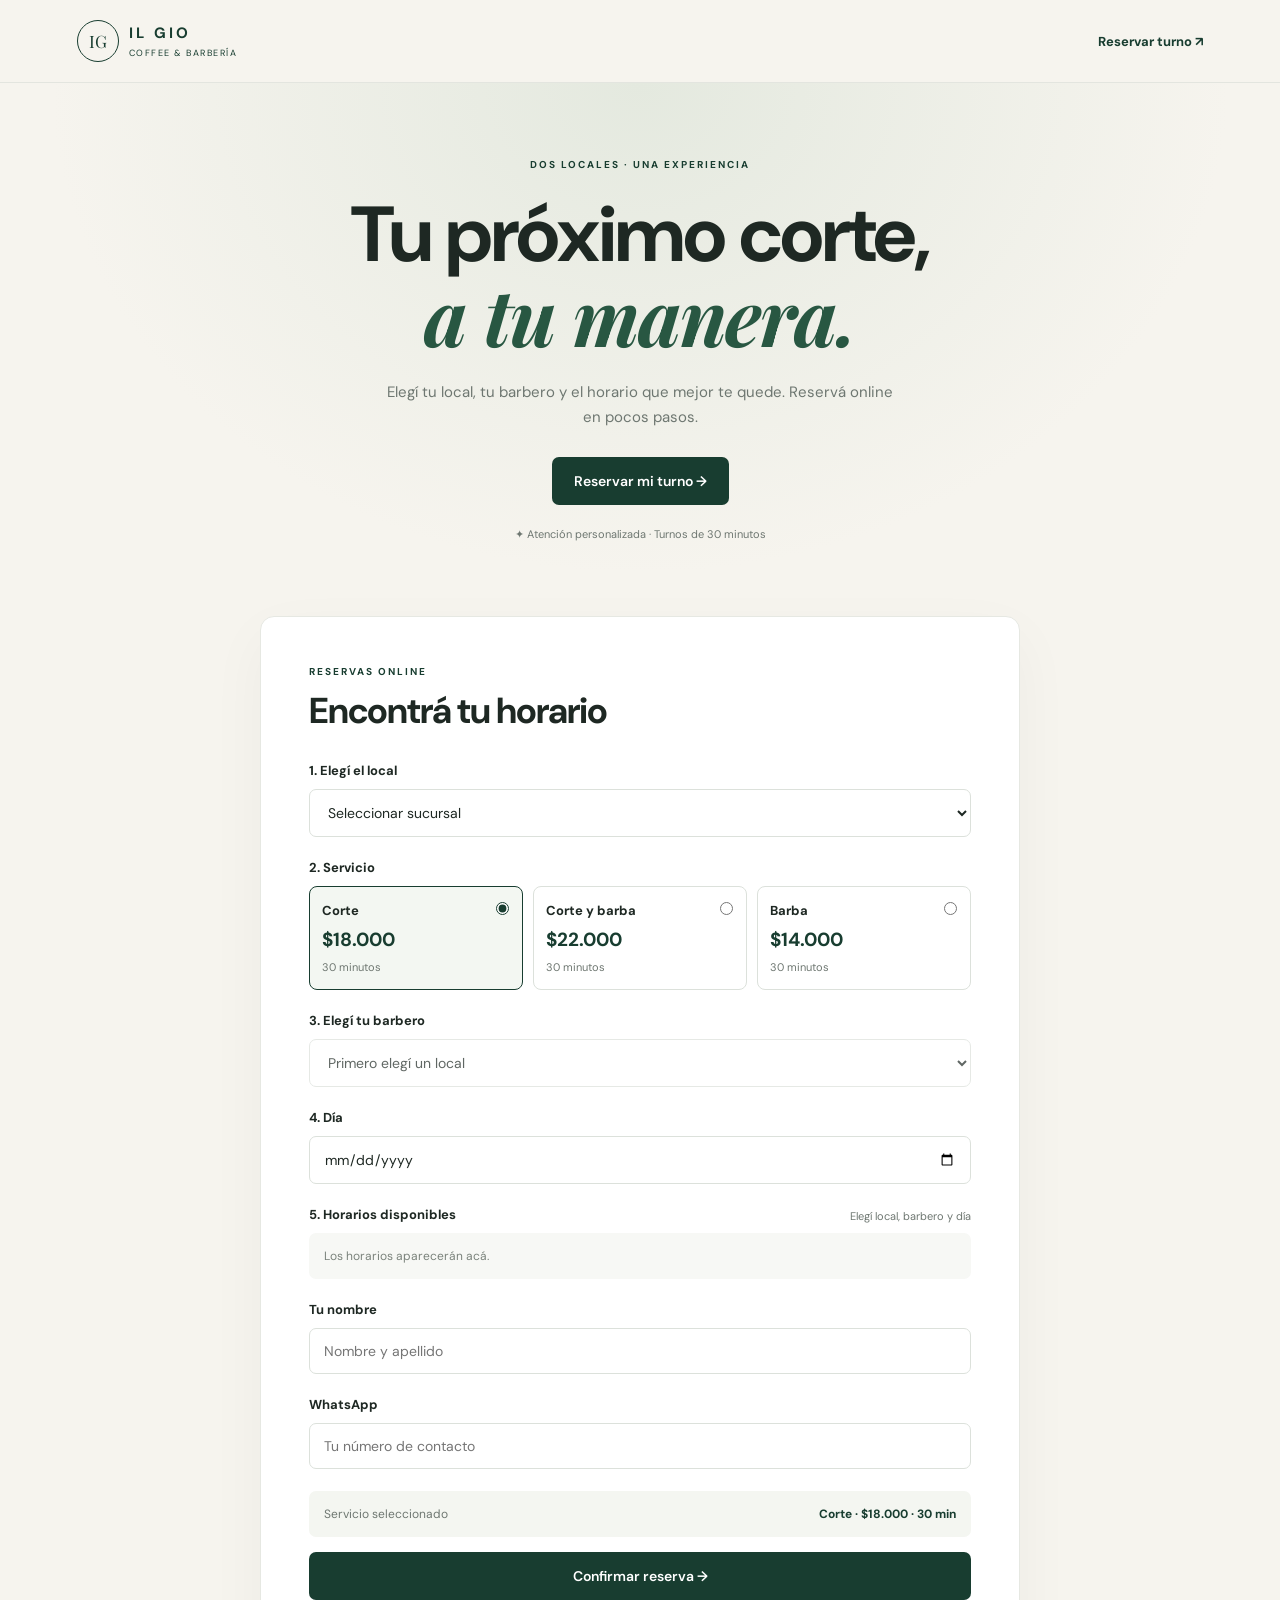
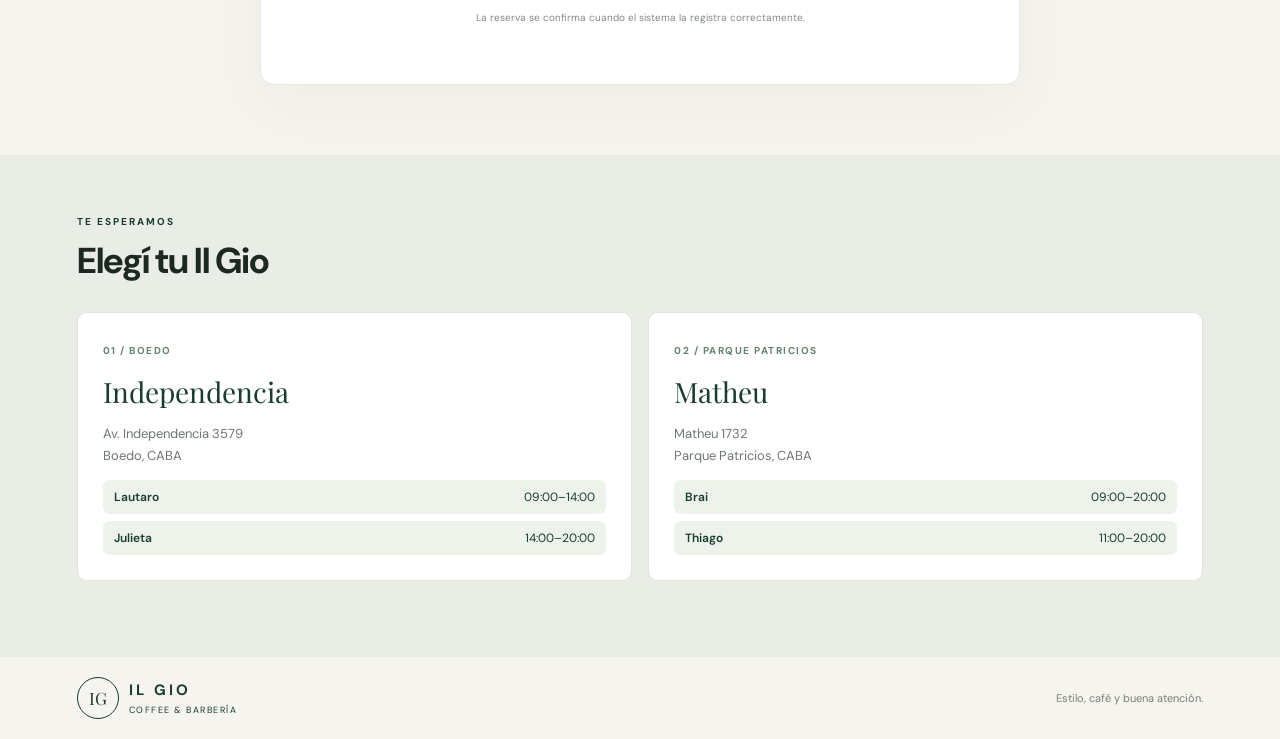
==== index.html @ cb916d33 "Add files via upload" ====
<!doctype html>
<html lang="es-AR"><head><meta charset="utf-8"><meta name="viewport" content="width=device-width,initial-scale=1"><meta name="theme-color" content="#183d30"><title>Turnos | Il Gio Coffee & Barbería</title><link rel="stylesheet" href="/styles.css"></head>
<body>
<header><a class="brand" href="#"><span class="mark">IG</span><span><b>IL GIO</b><small>COFFEE & BARBERÍA</small></span></a><a href="#reservar">Reservar turno ↗</a></header>
<main><section class="hero"><div class="eyebrow">DOS LOCALES · UNA EXPERIENCIA</div><h1>Tu próximo corte,<br><em>a tu manera.</em></h1><p>Elegí tu local, tu barbero y el horario que mejor te quede. Reservá online en pocos pasos.</p><a class="btn" href="#reservar">Reservar mi turno →</a><div class="note">✦ Atención personalizada · Turnos de 30 minutos</div></section>
<section class="booking" id="reservar"><div class="eyebrow">RESERVAS ONLINE</div><h2>Encontrá tu horario</h2>
<form id="bookingForm">
<label for="location">1. Elegí el local</label><select id="location" required><option value="">Seleccionar sucursal</option><option value="boedo">Boedo · Av. Independencia 3579</option><option value="matheu">Parque Patricios · Matheu 1732</option></select>
<label>2. Servicio</label><div class="services"><label class="service"><input type="radio" name="service" value="Corte" data-price="18000" checked><b>Corte</b><strong>$18.000</strong><small>30 minutos</small></label><label class="service"><input type="radio" name="service" value="Corte y barba" data-price="22000"><b>Corte y barba</b><strong>$22.000</strong><small>30 minutos</small></label><label class="service"><input type="radio" name="service" value="Barba" data-price="14000"><b>Barba</b><strong>$14.000</strong><small>30 minutos</small></label></div>
<label for="barber">3. Elegí tu barbero</label><select id="barber" required disabled><option>Primero elegí un local</option></select>
<label for="date">4. Día</label><input id="date" type="date" required>
<div class="labelrow"><label>5. Horarios disponibles</label><span id="hint">Elegí local, barbero y día</span></div><div id="slots" class="slots"><div class="empty">Los horarios aparecerán acá.</div></div>
<input type="hidden" id="selectedTime">
<label for="name">Tu nombre</label><input id="name" maxlength="80" autocomplete="name" placeholder="Nombre y apellido" required>
<label for="phone">WhatsApp</label><input id="phone" type="tel" maxlength="30" autocomplete="tel" placeholder="Tu número de contacto" required>
<div class="summary"><span>Servicio seleccionado</span><b id="summary">Corte · $18.000 · 30 min</b></div><button class="btn submit" id="submit" type="submit">Confirmar reserva →</button><p class="fine">La reserva se confirma cuando el sistema la registra correctamente.</p><div id="message" role="status"></div>
</form></section>
<section class="locations"><div class="eyebrow">TE ESPERAMOS</div><h2>Elegí tu Il Gio</h2><div class="cards"><article><small>01 / BOEDO</small><h3>Independencia</h3><p>Av. Independencia 3579<br>Boedo, CABA</p><div class="team">Lautaro <span>09:00–14:00</span></div><div class="team">Julieta <span>14:00–20:00</span></div></article><article><small>02 / PARQUE PATRICIOS</small><h3>Matheu</h3><p>Matheu 1732<br>Parque Patricios, CABA</p><div class="team">Brai <span>09:00–20:00</span></div><div class="team">Thiago <span>11:00–20:00</span></div></article></div></section></main>
<footer><a class="brand" href="#"><span class="mark">IG</span><span><b>IL GIO</b><small>COFFEE & BARBERÍA</small></span></a><span>Estilo, café y buena atención.</span></footer><script src="/app.js"></script></body></html>
---- styles.css ----
@import url('https://fonts.googleapis.com/css2?family=DM+Sans:wght@400;500;600;700&family=Playfair+Display:ital,wght@0,600;0,700;1,600&display=swap');
:root{--g:#183d30;--g2:#285742;--cream:#f6f4ee;--ink:#1e2823;--muted:#6e7771;--line:#dce1db}*{box-sizing:border-box}html{scroll-behavior:smooth}body{margin:0;background:var(--cream);color:var(--ink);font-family:'DM Sans',sans-serif}header,footer{padding:20px max(6vw,22px);display:flex;justify-content:space-between;align-items:center;gap:18px}header{border-bottom:1px solid #e3e5df}header>a:last-child{color:var(--g);text-decoration:none;font-size:13px;font-weight:700}.brand{display:flex;gap:10px;align-items:center;text-decoration:none;color:var(--g)}.mark{border:1px solid var(--g);border-radius:50%;width:42px;height:42px;display:grid;place-items:center;font-family:'Playfair Display';font-size:17px}.brand b,.brand small{display:block}.brand b{letter-spacing:3px;font-size:15px}.brand small{font-size:9px;letter-spacing:1.5px;margin-top:4px}.hero{text-align:center;padding:75px 22px;background:radial-gradient(ellipse at 50% 0%,#e4e9df,transparent 65%)}.eyebrow{font-size:10px;letter-spacing:2px;font-weight:700;color:var(--g)}h1{font-size:clamp(43px,7vw,78px);line-height:1.03;letter-spacing:-2px;margin:24px 0 18px}h1 em{font-family:'Playfair Display';color:var(--g2)}.hero p{max-width:510px;margin:0 auto 26px;line-height:1.7;color:var(--muted);font-size:15px}.btn{display:inline-block;background:var(--g);color:white;border:0;border-radius:7px;padding:15px 22px;text-decoration:none;font:600 14px 'DM Sans';cursor:pointer}.btn:hover{background:#245640}.note{font-size:11px;color:var(--muted);margin-top:22px}.booking{max-width:760px;margin:0 auto 70px;background:white;padding:clamp(22px,5vw,48px);border:1px solid #e6e8e2;border-radius:14px;box-shadow:0 20px 60px #253b2d0a}h2{font-size:clamp(27px,4vw,36px);letter-spacing:-1px;margin:9px 0 28px}form>label,.labelrow label{display:block;font-size:13px;font-weight:700;margin:22px 0 10px}select,input[type=date],input[type=text],input[type=tel],input:not([type]){width:100%;border:1px solid var(--line);border-radius:7px;padding:13px 14px;font:14px 'DM Sans';background:white;color:var(--ink)}select:focus,input:focus{outline:2px solid #d4e4d6}.services{display:grid;grid-template-columns:repeat(3,1fr);gap:10px}.service{position:relative;border:1px solid var(--line);border-radius:8px;padding:15px 12px;display:flex;flex-direction:column;gap:8px;cursor:pointer}.service:has(input:checked){border:1.5px solid var(--g);background:#f3f7f2}.service input{position:absolute;right:10px;top:12px;accent-color:var(--g)}.service b{font-size:13px;padding-right:14px}.service strong{font-size:19px;color:var(--g)}.service small{font-size:11px;color:var(--muted)}.labelrow{display:flex;justify-content:space-between;align-items:end;gap:12px}.labelrow label{margin-bottom:10px}#hint{font-size:11px;color:var(--muted);margin-bottom:10px}.slots{display:flex;flex-wrap:wrap;gap:8px}.slot{border:1px solid var(--line);border-radius:6px;background:white;padding:10px 14px;min-width:76px;font:600 13px 'DM Sans';cursor:pointer}.slot:hover,.slot.selected{background:var(--g);color:white;border-color:var(--g)}.empty{padding:15px;background:#f7f8f5;border-radius:7px;color:#7a827b;font-size:12px;width:100%}.summary{display:flex;justify-content:space-between;gap:15px;background:#f4f6f1;padding:15px;border-radius:7px;margin:22px 0 15px;font-size:12px;color:var(--muted)}.summary b{color:var(--g);text-align:right}.submit{width:100%}.fine{font-size:10px;color:#818981;text-align:center;line-height:1.6}#message{display:none;padding:13px;border-radius:7px;font-size:13px;line-height:1.5;margin-top:12px}#message.show{display:block}#message.error{background:#fff1ef;color:#a3372a}#message.success{background:#edf7ee;color:#205d35}.locations{background:#e9ede5;padding:60px max(6vw,22px) 76px}.cards{display:grid;grid-template-columns:1fr 1fr;gap:16px}.cards article{background:white;border:1px solid #dfe4dc;border-radius:10px;padding:25px}.cards article>small{font-size:10px;letter-spacing:1.5px;font-weight:700;color:#66806d}.cards h3{font:28px 'Playfair Display';color:var(--g);margin:14px 0 8px}.cards p{font-size:13px;line-height:1.7;color:var(--muted)}.team{display:flex;justify-content:space-between;background:#edf2eb;color:var(--g);border-radius:7px;padding:9px 11px;margin-top:7px;font-size:12px;font-weight:600}.team span{font-weight:400}footer{font-size:11px;color:#778078}@media(max-width:560px){.hero{padding:60px 22px}.services,.cards{grid-template-columns:1fr}.service{display:grid;grid-template-columns:1fr auto;align-items:center}.service small{grid-column:1}.service input{top:17px}.labelrow{align-items:start;flex-direction:column;gap:0}footer{align-items:flex-start;flex-direction:column}}
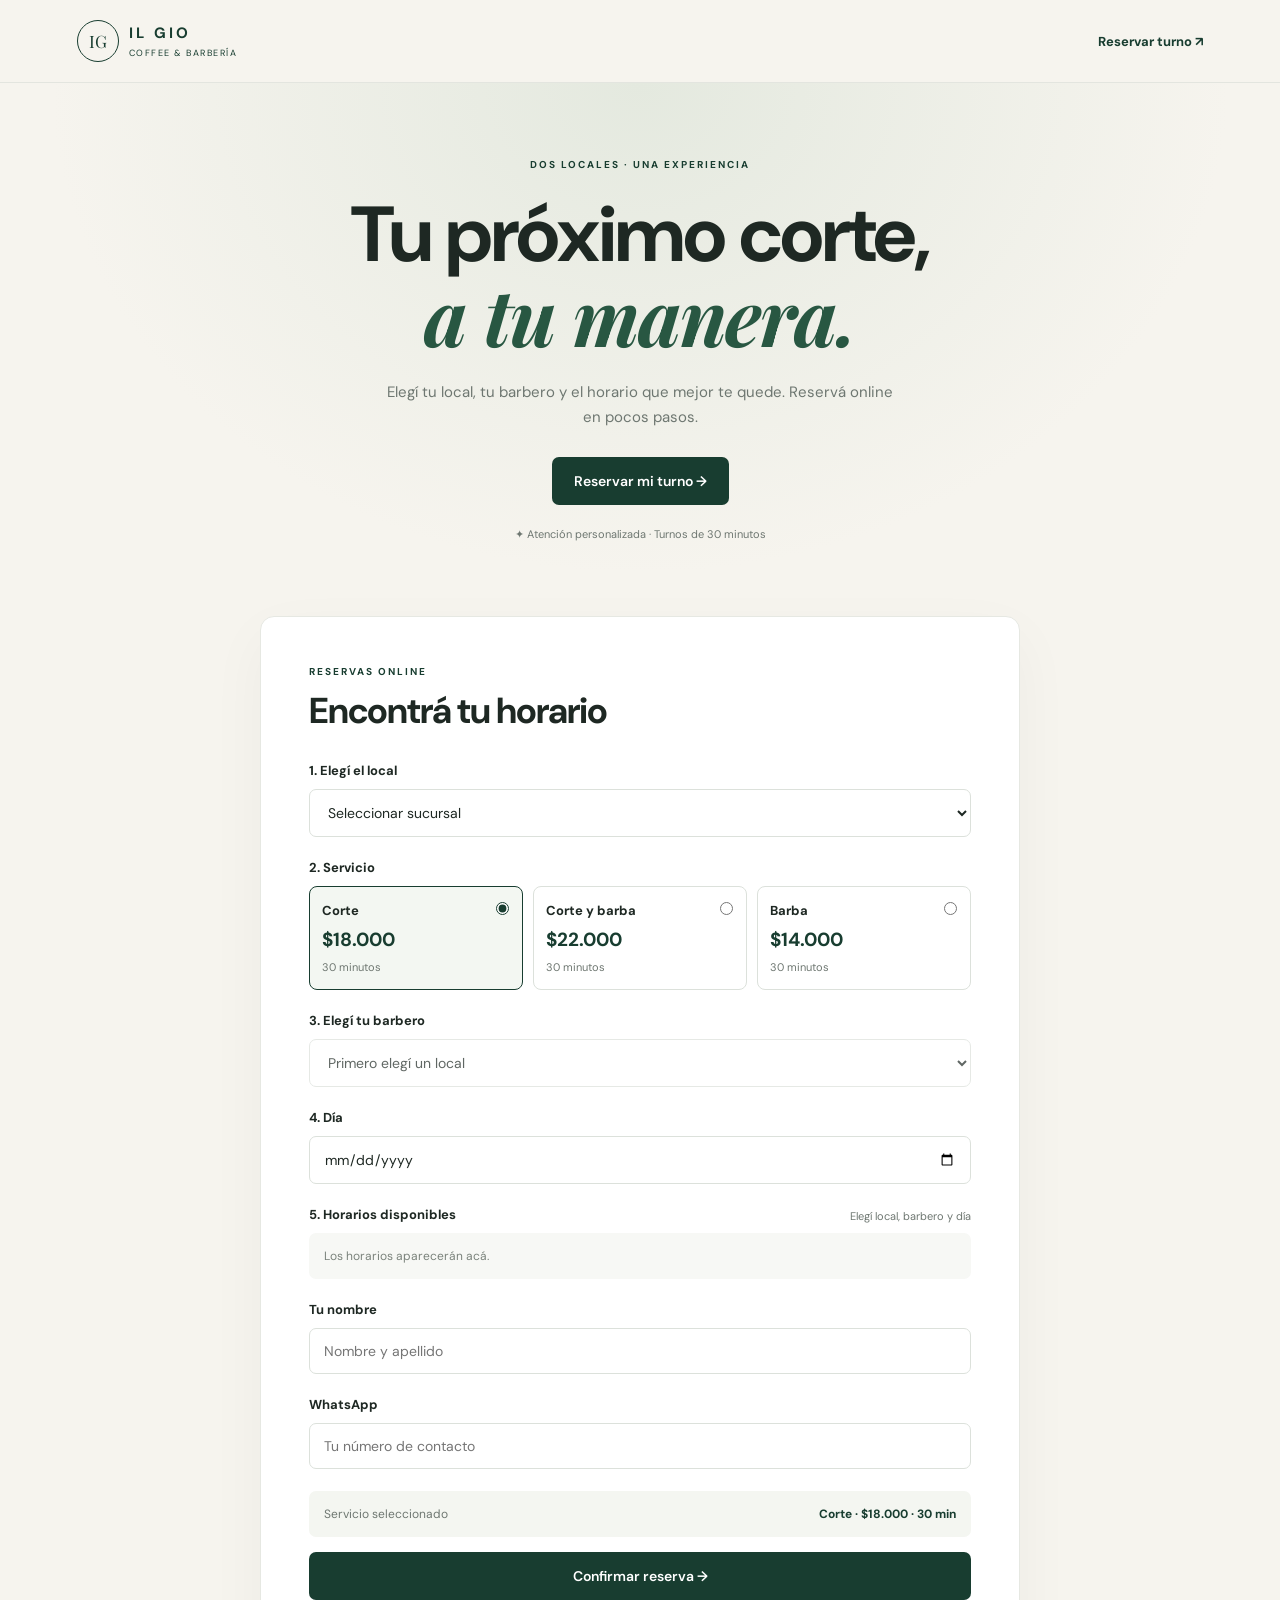
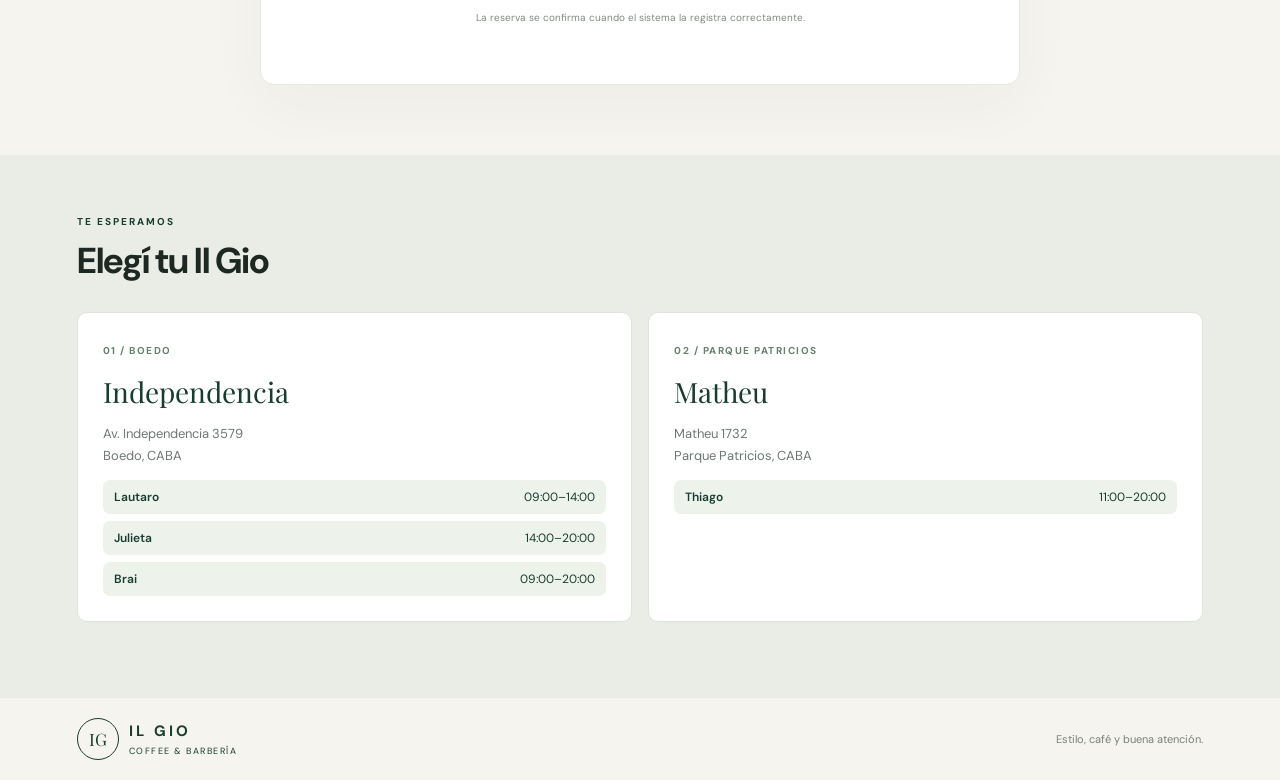
==== commit 873097f5: "Update index.html" ====
--- a/index.html
+++ b/index.html
@@ -15,5 +15,5 @@
 <label for="phone">WhatsApp</label><input id="phone" type="tel" maxlength="30" autocomplete="tel" placeholder="Tu número de contacto" required>
 <div class="summary"><span>Servicio seleccionado</span><b id="summary">Corte · $18.000 · 30 min</b></div><button class="btn submit" id="submit" type="submit">Confirmar reserva →</button><p class="fine">La reserva se confirma cuando el sistema la registra correctamente.</p><div id="message" role="status"></div>
 </form></section>
-<section class="locations"><div class="eyebrow">TE ESPERAMOS</div><h2>Elegí tu Il Gio</h2><div class="cards"><article><small>01 / BOEDO</small><h3>Independencia</h3><p>Av. Independencia 3579<br>Boedo, CABA</p><div class="team">Lautaro <span>09:00–14:00</span></div><div class="team">Julieta <span>14:00–20:00</span></div></article><article><small>02 / PARQUE PATRICIOS</small><h3>Matheu</h3><p>Matheu 1732<br>Parque Patricios, CABA</p><div class="team">Brai <span>09:00–20:00</span></div><div class="team">Thiago <span>11:00–20:00</span></div></article></div></section></main>
-<footer><a class="brand" href="#"><span class="mark">IG</span><span><b>IL GIO</b><small>COFFEE & BARBERÍA</small></span></a><span>Estilo, café y buena atención.</span></footer><script src="/app.js"></script></body></html>+<section class="locations"><div class="eyebrow">TE ESPERAMOS</div><h2>Elegí tu Il Gio</h2><div class="cards"><article><small>01 / BOEDO</small><h3>Independencia</h3><p>Av. Independencia 3579<br>Boedo, CABA</p><div class="team">Lautaro <span>09:00–14:00</span></div><div class="team">Julieta <span>14:00–20:00</span></div><div class="team">Brai <span>09:00–20:00</span></div></article><article><small>02 / PARQUE PATRICIOS</small><h3>Matheu</h3><p>Matheu 1732<br>Parque Patricios, CABA</p><div class="team">Thiago <span>11:00–20:00</span></div></article></div></section></main>
+<footer><a class="brand" href="#"><span class="mark">IG</span><span><b>IL GIO</b><small>COFFEE & BARBERÍA</small></span></a><span>Estilo, café y buena atención.</span></footer><script src="/app.js"></script></body></html>
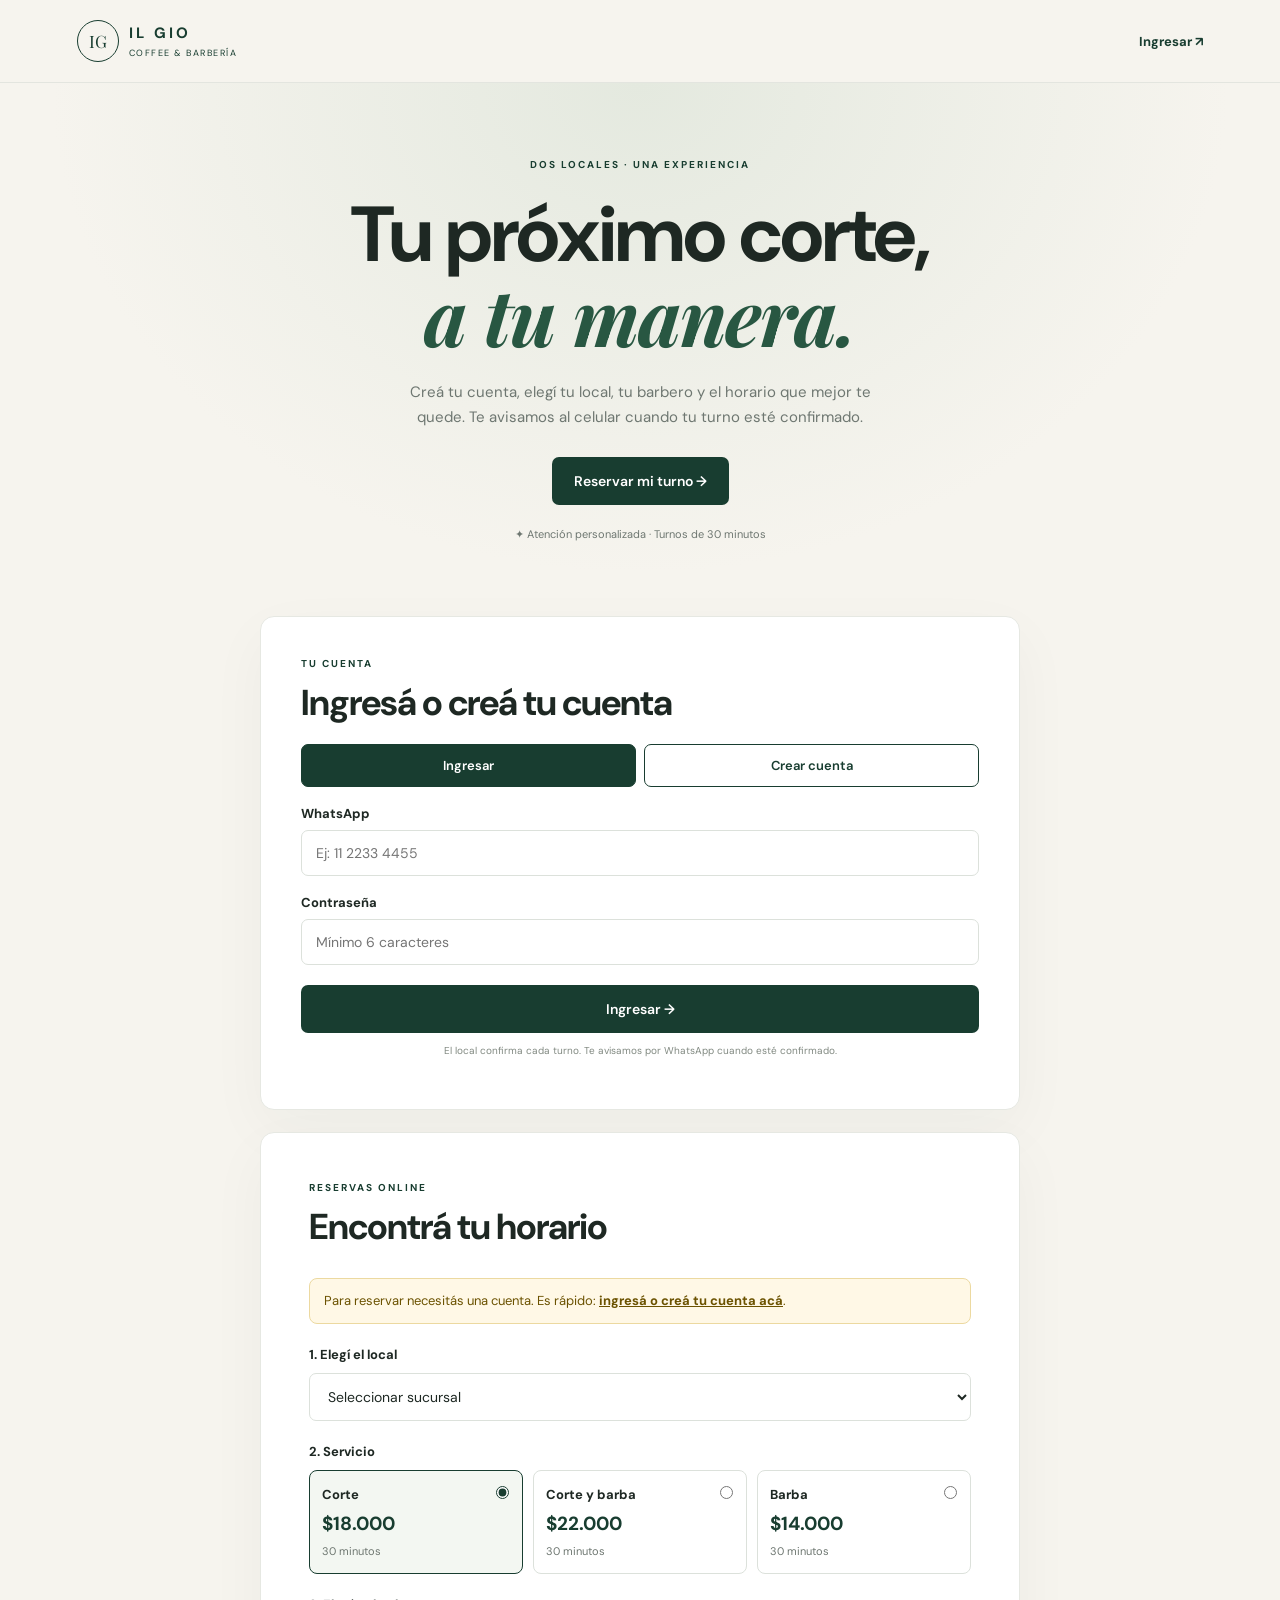
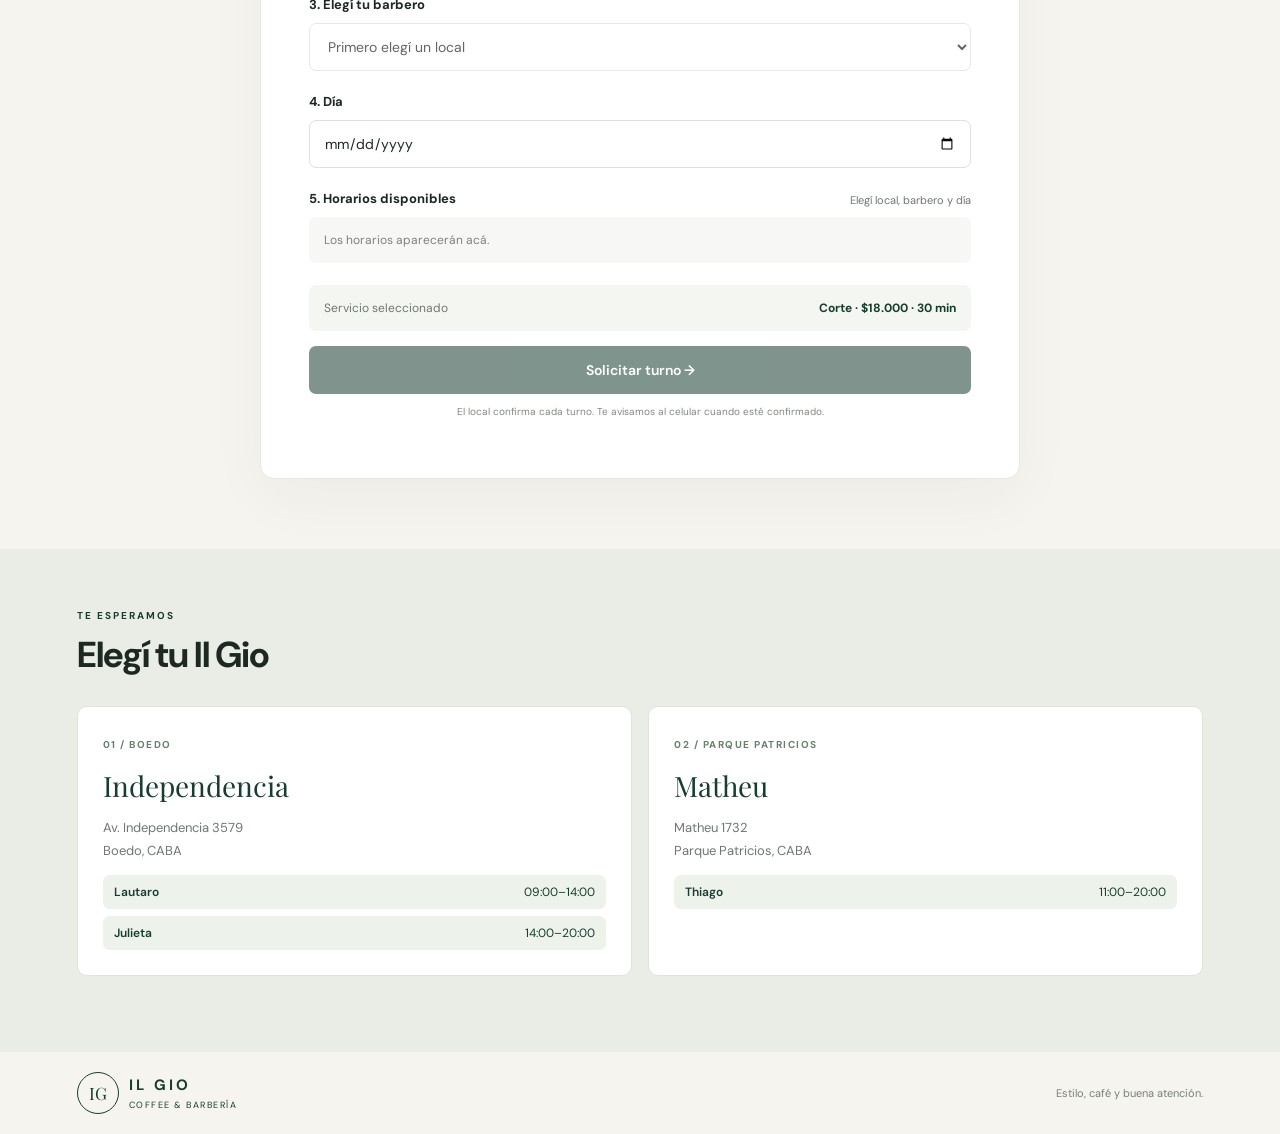
==== commit 01da414b: "Update index.html" ====
--- a/index.html
+++ b/index.html
@@ -1,9 +1,56 @@
 <!doctype html>
-<html lang="es-AR"><head><meta charset="utf-8"><meta name="viewport" content="width=device-width,initial-scale=1"><meta name="theme-color" content="#183d30"><title>Turnos | Il Gio Coffee & Barbería</title><link rel="stylesheet" href="/styles.css"></head>
+<html lang="es-AR"><head><meta charset="utf-8"><meta name="viewport" content="width=device-width,initial-scale=1,viewport-fit=cover"><meta name="theme-color" content="#183d30"><title>Turnos | Il Gio Coffee & Barbería</title>
+<link rel="manifest" href="/manifest-cliente.webmanifest"><link rel="apple-touch-icon" href="/icon-180.png">
+<meta name="apple-mobile-web-app-capable" content="yes"><meta name="mobile-web-app-capable" content="yes"><meta name="apple-mobile-web-app-title" content="Il Gio">
+<link rel="stylesheet" href="/styles.css">
+<style>
+[hidden]{display:none!important}
+.appbar{max-width:760px;margin:0 auto 18px;padding:0 22px}
+.appbar .box{background:#e9ede5;border:1px solid #dce1db;border-radius:12px;padding:14px 16px;font-size:13px;line-height:1.6;display:flex;justify-content:space-between;gap:12px;align-items:center;flex-wrap:wrap}
+.cuenta{max-width:760px;margin:0 auto 22px;background:#fff;padding:clamp(22px,5vw,40px);border:1px solid #e6e8e2;border-radius:14px;box-shadow:0 20px 60px #253b2d0a}
+.cuenta h2{margin:9px 0 18px}
+.tabs{display:flex;gap:8px;margin-bottom:4px}
+.tabs button{flex:1;border:1px solid var(--g);background:#fff;color:var(--g);border-radius:7px;padding:12px;font:600 13px 'DM Sans',sans-serif;cursor:pointer}
+.tabs button.on{background:var(--g);color:#fff}
+.cuenta label{display:block;font-size:13px;font-weight:700;margin:18px 0 8px}
+.cuenta input{width:100%;border:1px solid var(--line);border-radius:7px;padding:13px 14px;font:14px 'DM Sans',sans-serif;background:#fff;color:var(--ink)}
+.link{background:none;border:0;color:var(--g);text-decoration:underline;font:600 13px 'DM Sans',sans-serif;cursor:pointer;padding:6px 0}
+.msgbox{display:none;padding:13px;border-radius:7px;font-size:13px;line-height:1.5;margin-top:12px}
+.msgbox.show{display:block}.msgbox.error{background:#fff1ef;color:#a3372a}.msgbox.success{background:#edf7ee;color:#205d35}
+.fila{display:flex;gap:14px;align-items:center;flex-wrap:wrap;margin:14px 0 6px}
+.turno{border:1px solid var(--line);border-radius:9px;padding:14px;margin-top:10px;font-size:13px;line-height:1.7}
+.turno b{display:block;font-size:15px;color:var(--g)}
+.est{display:inline-block;border-radius:20px;padding:2px 10px;font-size:11px;font-weight:700;margin:2px 0 4px}
+.est.p{background:#fdeeb8;color:#7a5a00}.est.c{background:#dcf1e1;color:#205d35}
+.cancelar{background:#fff1ef;color:#a3372a;border:0;border-radius:7px;padding:9px 13px;font:600 13px 'DM Sans',sans-serif;cursor:pointer;margin-top:6px}
+.needlogin{background:#fff8e6;border:1px solid #ecd9a0;color:#6b5200;border-radius:8px;padding:12px 14px;font-size:13px;line-height:1.6;margin-bottom:6px}
+.needlogin a{color:#6b5200;font-weight:700}
+button:disabled{opacity:.55;cursor:not-allowed}
+</style></head>
 <body>
-<header><a class="brand" href="#"><span class="mark">IG</span><span><b>IL GIO</b><small>COFFEE & BARBERÍA</small></span></a><a href="#reservar">Reservar turno ↗</a></header>
-<main><section class="hero"><div class="eyebrow">DOS LOCALES · UNA EXPERIENCIA</div><h1>Tu próximo corte,<br><em>a tu manera.</em></h1><p>Elegí tu local, tu barbero y el horario que mejor te quede. Reservá online en pocos pasos.</p><a class="btn" href="#reservar">Reservar mi turno →</a><div class="note">✦ Atención personalizada · Turnos de 30 minutos</div></section>
+<header><a class="brand" href="#"><span class="mark">IG</span><span><b>IL GIO</b><small>COFFEE & BARBERÍA</small></span></a><a href="#cuenta" id="navCuenta">Ingresar ↗</a></header>
+<main><section class="hero"><div class="eyebrow">DOS LOCALES · UNA EXPERIENCIA</div><h1>Tu próximo corte,<br><em>a tu manera.</em></h1><p>Creá tu cuenta, elegí tu local, tu barbero y el horario que mejor te quede. Te avisamos al celular cuando tu turno esté confirmado.</p><a class="btn" href="#reservar">Reservar mi turno →</a><div class="note">✦ Atención personalizada · Turnos de 30 minutos</div></section>
+
+<div class="appbar" id="appbar" hidden><div class="box"><span id="appmsg">Instalá la app en tu celular para reservar más rápido y recibir avisos.</span><button class="btn" id="btnInstalar" type="button" hidden>Instalar app</button></div></div>
+
+<section class="cuenta" id="cuenta"><div class="eyebrow">TU CUENTA</div>
+<div id="vistaAuth"><h2>Ingresá o creá tu cuenta</h2>
+<div class="tabs"><button type="button" id="tabIngreso" class="on">Ingresar</button><button type="button" id="tabRegistro">Crear cuenta</button></div>
+<form id="authForm" novalidate>
+<div id="campoNombre" hidden><label for="cName">Tu nombre</label><input id="cName" maxlength="60" autocomplete="name" placeholder="Nombre y apellido"></div>
+<label for="cPhone">WhatsApp</label><input id="cPhone" type="tel" maxlength="30" autocomplete="tel" placeholder="Ej: 11 2233 4455">
+<label for="cPass">Contraseña</label><input id="cPass" type="password" maxlength="100" autocomplete="current-password" placeholder="Mínimo 6 caracteres">
+<button class="btn submit" id="cSubmit" type="submit" style="margin-top:20px">Ingresar →</button>
+<p class="fine" id="olvide">¿Olvidaste tu contraseña? Pedile al local que te la restablezca.</p>
+<div id="cMsg" class="msgbox" role="status"></div></form></div>
+<div id="vistaYo" hidden><h2 id="yoSaludo">Hola</h2><div class="fine" style="text-align:left" id="yoTel"></div>
+<div class="fila"><button class="btn" id="btnAvisos" type="button">🔔 Activar avisos</button><button class="link" id="btnSalir" type="button">Salir de mi cuenta</button></div>
+<div class="fine" style="text-align:left" id="avisoEstado"></div>
+<h3 style="margin:24px 0 2px;font-size:17px">Mis turnos</h3><div id="misTurnos"></div></div>
+</section>
+
 <section class="booking" id="reservar"><div class="eyebrow">RESERVAS ONLINE</div><h2>Encontrá tu horario</h2>
+<div class="needlogin" id="needLogin">Para reservar necesitás una cuenta. Es rápido: <a href="#cuenta">ingresá o creá tu cuenta acá</a>.</div>
 <form id="bookingForm">
 <label for="location">1. Elegí el local</label><select id="location" required><option value="">Seleccionar sucursal</option><option value="boedo">Boedo · Av. Independencia 3579</option><option value="matheu">Parque Patricios · Matheu 1732</option></select>
 <label>2. Servicio</label><div class="services"><label class="service"><input type="radio" name="service" value="Corte" data-price="18000" checked><b>Corte</b><strong>$18.000</strong><small>30 minutos</small></label><label class="service"><input type="radio" name="service" value="Corte y barba" data-price="22000"><b>Corte y barba</b><strong>$22.000</strong><small>30 minutos</small></label><label class="service"><input type="radio" name="service" value="Barba" data-price="14000"><b>Barba</b><strong>$14.000</strong><small>30 minutos</small></label></div>
@@ -11,9 +58,8 @@
 <label for="date">4. Día</label><input id="date" type="date" required>
 <div class="labelrow"><label>5. Horarios disponibles</label><span id="hint">Elegí local, barbero y día</span></div><div id="slots" class="slots"><div class="empty">Los horarios aparecerán acá.</div></div>
 <input type="hidden" id="selectedTime">
-<label for="name">Tu nombre</label><input id="name" maxlength="80" autocomplete="name" placeholder="Nombre y apellido" required>
-<label for="phone">WhatsApp</label><input id="phone" type="tel" maxlength="30" autocomplete="tel" placeholder="Tu número de contacto" required>
-<div class="summary"><span>Servicio seleccionado</span><b id="summary">Corte · $18.000 · 30 min</b></div><button class="btn submit" id="submit" type="submit">Confirmar reserva →</button><p class="fine">La reserva se confirma cuando el sistema la registra correctamente.</p><div id="message" role="status"></div>
+<div class="summary"><span>Servicio seleccionado</span><b id="summary">Corte · $18.000 · 30 min</b></div><button class="btn submit" id="submit" type="submit" disabled>Solicitar turno →</button><p class="fine">El local confirma cada turno. Te avisamos al celular cuando esté confirmado.</p><div id="message" role="status"></div>
 </form></section>
-<section class="locations"><div class="eyebrow">TE ESPERAMOS</div><h2>Elegí tu Il Gio</h2><div class="cards"><article><small>01 / BOEDO</small><h3>Independencia</h3><p>Av. Independencia 3579<br>Boedo, CABA</p><div class="team">Lautaro <span>09:00–14:00</span></div><div class="team">Julieta <span>14:00–20:00</span></div><div class="team">Brai <span>09:00–20:00</span></div></article><article><small>02 / PARQUE PATRICIOS</small><h3>Matheu</h3><p>Matheu 1732<br>Parque Patricios, CABA</p><div class="team">Thiago <span>11:00–20:00</span></div></article></div></section></main>
+
+<section class="locations"><div class="eyebrow">TE ESPERAMOS</div><h2>Elegí tu Il Gio</h2><div class="cards"><article><small>01 / BOEDO</small><h3>Independencia</h3><p>Av. Independencia 3579<br>Boedo, CABA</p><div class="team">Lautaro <span>09:00–14:00</span></div><div class="team">Julieta <span>14:00–20:00</span></div></article><article><small>02 / PARQUE PATRICIOS</small><h3>Matheu</h3><p>Matheu 1732<br>Parque Patricios, CABA</p><div class="team">Thiago <span>11:00–20:00</span></div></article></div></section></main>
 <footer><a class="brand" href="#"><span class="mark">IG</span><span><b>IL GIO</b><small>COFFEE & BARBERÍA</small></span></a><span>Estilo, café y buena atención.</span></footer><script src="/app.js"></script></body></html>
